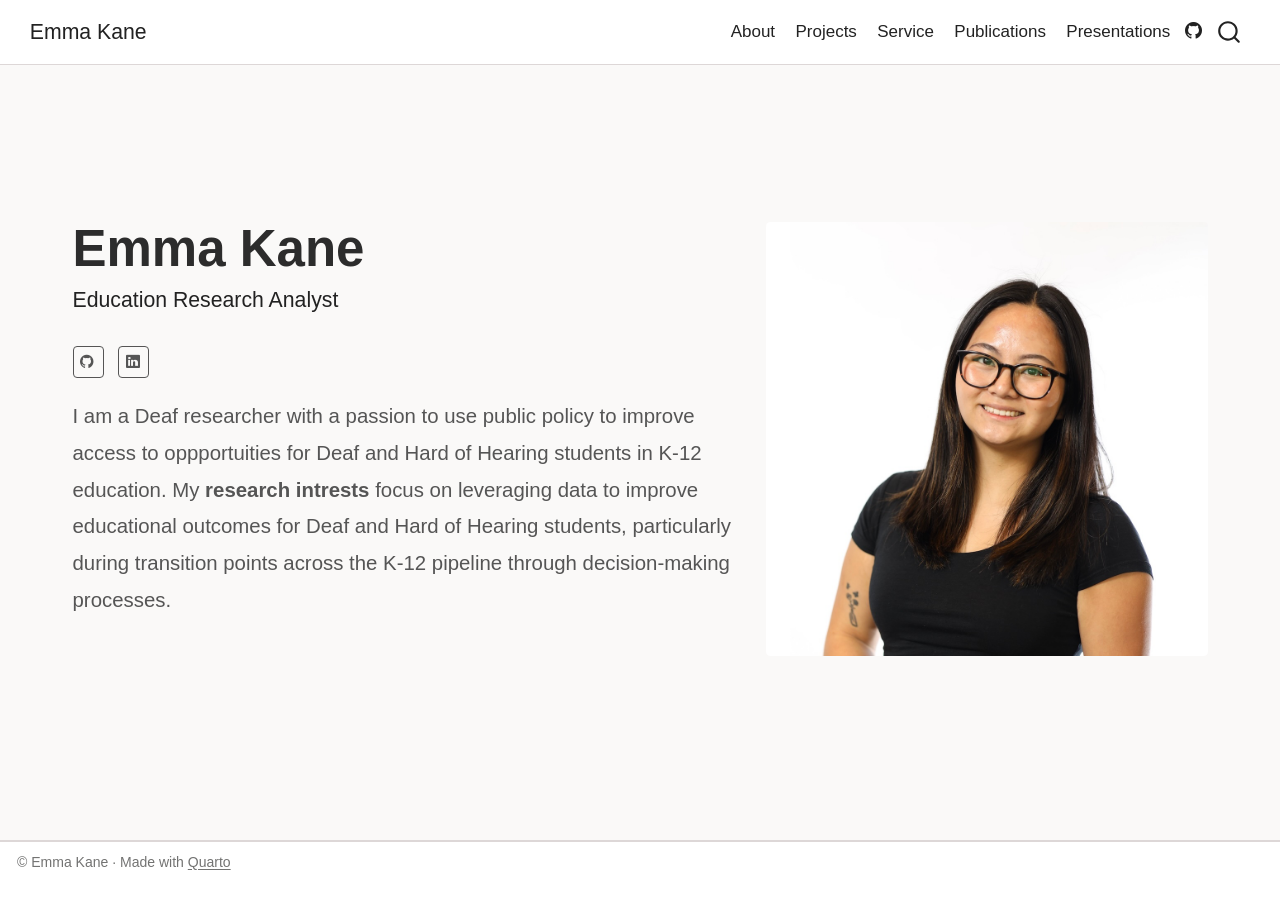
==== index.html @ f9ad2d33 "Built site for gh-pages" ====
<!DOCTYPE html>
<html xmlns="http://www.w3.org/1999/xhtml" lang="en" xml:lang="en"><head>

<meta charset="utf-8">
<meta name="generator" content="quarto-1.9.38">

<meta name="viewport" content="width=device-width, initial-scale=1.0, user-scalable=yes">


<title>Emma Kane</title>
<style>
/* Default styles provided by pandoc.
** See https://pandoc.org/MANUAL.html#variables-for-html for config info.
*/
code{white-space: pre-wrap;}
span.smallcaps{font-variant: small-caps;}
div.columns{display: flex; gap: min(4vw, 1.5em);}
div.column{flex: auto; overflow-x: auto;}
div.hanging-indent{margin-left: 1.5em; text-indent: -1.5em;}
ul.task-list{list-style: none;}
ul.task-list li input[type="checkbox"] {
  width: 0.8em;
  margin: 0 0.8em 0.2em -1em; /* quarto-specific, see https://github.com/quarto-dev/quarto-cli/issues/4556 */ 
  vertical-align: middle;
}
</style>


<script src="site_libs/quarto-nav/quarto-nav.js"></script>
<script src="site_libs/quarto-nav/headroom.min.js"></script>
<script src="site_libs/clipboard/clipboard.min.js"></script>
<script src="site_libs/quarto-search/autocomplete.umd.js"></script>
<script src="site_libs/quarto-search/fuse.min.js"></script>
<script src="site_libs/quarto-search/quarto-search.js"></script>
<meta name="quarto:offset" content="./">
<script src="site_libs/quarto-html/quarto.js" type="module"></script>
<script src="site_libs/quarto-html/tabsets/tabsets.js" type="module"></script>
<script src="site_libs/quarto-html/popper.min.js"></script>
<script src="site_libs/quarto-html/tippy.umd.min.js"></script>
<link href="site_libs/quarto-html/tippy.css" rel="stylesheet">
<link href="site_libs/quarto-html/quarto-syntax-highlighting-15634bcf2e68342d4ad2dfa704d543f6.css" rel="stylesheet" id="quarto-text-highlighting-styles">
<script src="site_libs/bootstrap/bootstrap.min.js"></script>
<link href="site_libs/bootstrap/bootstrap-icons.css" rel="stylesheet">
<link href="site_libs/bootstrap/bootstrap-bcaddb738e76d5c21d5c2bd06a5692f0.min.css" rel="stylesheet" append-hash="true" id="quarto-bootstrap" data-mode="light">
<script id="quarto-search-options" type="application/json">{
  "location": "navbar",
  "copy-button": false,
  "collapse-after": 3,
  "panel-placement": "end",
  "type": "overlay",
  "limit": 50,
  "keyboard-shortcut": [
    "f",
    "/",
    "s"
  ],
  "show-item-context": false,
  "language": {
    "search-no-results-text": "No results",
    "search-matching-documents-text": "matching documents",
    "search-copy-link-title": "Copy link to search",
    "search-hide-matches-text": "Hide additional matches",
    "search-more-match-text": "more match in this document",
    "search-more-matches-text": "more matches in this document",
    "search-clear-button-title": "Clear",
    "search-text-placeholder": "",
    "search-detached-cancel-button-title": "Cancel",
    "search-submit-button-title": "Submit",
    "search-label": "Search"
  }
}</script>


<meta name="twitter:title" content="Emma Kane">
<meta name="twitter:description" content="Education Research Analyst">
<meta name="twitter:image" content="https://emmamariannekane.com/assets/images/headshot_profile.jpg">
<meta name="twitter:card" content="summary_large_image">
<meta name="twitter:image:alt" content="Headshot of a smiling woman with a beige complexion, dark eyes, and dark long straight hair parted to both sides">
</head>

<body class="nav-fixed quarto-light">

<div id="quarto-search-results"></div>
  <header id="quarto-header" class="headroom fixed-top">
    <nav class="navbar navbar-expand-lg " data-bs-theme="dark">
      <div class="navbar-container container-fluid">
      <div class="navbar-brand-container mx-auto">
    <a class="navbar-brand" href="./index.html">
    <span class="navbar-title">Emma Kane</span>
    </a>
  </div>
            <div id="quarto-search" class="" title="Search"></div>
          <button class="navbar-toggler" type="button" data-bs-toggle="collapse" data-bs-target="#navbarCollapse" aria-controls="navbarCollapse" role="menu" aria-expanded="false" aria-label="Toggle navigation" onclick="if (window.quartoToggleHeadroom) { window.quartoToggleHeadroom(); }">
  <span class="navbar-toggler-icon"></span>
</button>
          <div class="collapse navbar-collapse" id="navbarCollapse">
            <ul class="navbar-nav navbar-nav-scroll ms-auto">
  <li class="nav-item">
    <a class="nav-link" href="./about/index.html"> 
<span class="menu-text">About</span></a>
  </li>  
  <li class="nav-item">
    <a class="nav-link" href="./projects/index.html"> 
<span class="menu-text">Projects</span></a>
  </li>  
  <li class="nav-item">
    <a class="nav-link" href="./service/index.html"> 
<span class="menu-text">Service</span></a>
  </li>  
  <li class="nav-item">
    <a class="nav-link" href="./publication/index.html"> 
<span class="menu-text">Publications</span></a>
  </li>  
  <li class="nav-item">
    <a class="nav-link" href="./presentation/index.html"> 
<span class="menu-text">Presentations</span></a>
  </li>  
</ul>
          </div> <!-- /navcollapse -->
            <div class="quarto-navbar-tools">
    <a href="https://www.github.com/emk9858-tech/EmmaMKaneWebsite" title="" class="quarto-navigation-tool px-1" aria-label=""><i class="bi bi-github"></i></a>
</div>
      </div> <!-- /container-fluid -->
    </nav>
</header>
<!-- content -->
<div id="quarto-content" class="quarto-container page-columns page-rows-contents page-layout-full page-navbar">
<!-- sidebar -->
<!-- margin-sidebar -->
    
<!-- main -->
<main class="content page-columns page-full column-page" id="quarto-document-content">




<p><br><br></p>
<div class="quarto-about-solana column-page">
  <div class="about-entity">
    <div class="entity-contents">
      <header id="title-block-header" class="quarto-title-block default">
<div class="quarto-title">
<h1 class="title">Emma Kane</h1>
<p class="subtitle lead">Education Research Analyst</p>
</div>
<div class="quarto-title-meta column-page">
  </div>
</header> <div class="about-links">
  <a href="https://github.com/emk9858-tech/EmmaMKaneWebsite" class="about-link" rel="" target="">
    <i class="bi bi-github"></i>
     <span class="about-link-text"></span>
  </a>
  <a href="https://linkedin.com/in/emmamkane" class="about-link" rel="" target="">
    <i class="bi bi-linkedin"></i>
     <span class="about-link-text"></span>
  </a>
</div>
      <div class="about-contents"><div id="hero-heading">
<p>I am a Deaf researcher with a passion to use public policy to improve access to oppportuities for Deaf and Hard of Hearing students in K-12 education. My <strong>research intrests</strong> focus on leveraging data to improve educational outcomes for Deaf and Hard of Hearing students, particularly during transition points across the K-12 pipeline through decision-making processes.</p>
</div></div>
    </div>
    <img src="assets/images/headshot_profile.jpg" alt="Headshot of a smiling woman with a beige complexion, dark eyes, and dark long straight hair parted to both sides" class="about-image
  rounded " style="width: 26em;">
  </div>
</div>

<!-- hero-heading -->




<a onclick="window.scrollTo(0, 0); return false;" role="button" id="quarto-back-to-top"><i class="bi bi-arrow-up"></i> Back to top</a></main> <!-- /main -->
<script id="quarto-html-after-body" type="application/javascript">
  window.document.addEventListener("DOMContentLoaded", function (event) {
    const isCodeAnnotation = (el) => {
      for (const clz of el.classList) {
        if (clz.startsWith('code-annotation-')) {                     
          return true;
        }
      }
      return false;
    }
    const onCopySuccess = function(e) {
      // button target
      const button = e.trigger;
      // don't keep focus
      button.blur();
      // flash "checked"
      button.classList.add('code-copy-button-checked');
      var currentTitle = button.getAttribute("title");
      button.setAttribute("title", "Copied!");
      let tooltip;
      if (window.bootstrap) {
        button.setAttribute("data-bs-toggle", "tooltip");
        button.setAttribute("data-bs-placement", "left");
        button.setAttribute("data-bs-title", "Copied!");
        tooltip = new bootstrap.Tooltip(button, 
          { trigger: "manual", 
            customClass: "code-copy-button-tooltip",
            offset: [0, -8]});
        tooltip.show();    
      }
      setTimeout(function() {
        if (tooltip) {
          tooltip.hide();
          button.removeAttribute("data-bs-title");
          button.removeAttribute("data-bs-toggle");
          button.removeAttribute("data-bs-placement");
        }
        button.setAttribute("title", currentTitle);
        button.classList.remove('code-copy-button-checked');
      }, 1000);
      // clear code selection
      e.clearSelection();
    }
    const getTextToCopy = function(trigger) {
      const outerScaffold = trigger.parentElement.cloneNode(true);
      const codeEl = outerScaffold.querySelector('code');
      for (const childEl of codeEl.children) {
        if (isCodeAnnotation(childEl)) {
          childEl.remove();
        }
      }
      return codeEl.innerText;
    }
    const clipboard = new window.ClipboardJS('.code-copy-button:not([data-in-quarto-modal])', {
      text: getTextToCopy
    });
    clipboard.on('success', onCopySuccess);
    if (window.document.getElementById('quarto-embedded-source-code-modal')) {
      const clipboardModal = new window.ClipboardJS('.code-copy-button[data-in-quarto-modal]', {
        text: getTextToCopy,
        container: window.document.getElementById('quarto-embedded-source-code-modal')
      });
      clipboardModal.on('success', onCopySuccess);
    }
      var localhostRegex = new RegExp(/^(?:http|https):\/\/localhost\:?[0-9]*\//);
      var mailtoRegex = new RegExp(/^mailto:/);
        var filterRegex = new RegExp("https:\/\/emmamariannekane\.com");
      var isInternal = (href) => {
          return filterRegex.test(href) || localhostRegex.test(href) || mailtoRegex.test(href);
      }
      // Inspect non-navigation links and adorn them if external
     var links = window.document.querySelectorAll('a[href]:not(.nav-link):not(.navbar-brand):not(.toc-action):not(.sidebar-link):not(.sidebar-item-toggle):not(.pagination-link):not(.no-external):not([aria-hidden]):not(.dropdown-item):not(.quarto-navigation-tool):not(.about-link)');
      for (var i=0; i<links.length; i++) {
        const link = links[i];
        if (!isInternal(link.href)) {
          // undo the damage that might have been done by quarto-nav.js in the case of
          // links that we want to consider external
          if (link.dataset.originalHref !== undefined) {
            link.href = link.dataset.originalHref;
          }
        }
      }
    function tippyHover(el, contentFn, onTriggerFn, onUntriggerFn) {
      const config = {
        allowHTML: true,
        maxWidth: 500,
        delay: 100,
        arrow: false,
        appendTo: function(el) {
            return el.parentElement;
        },
        interactive: true,
        interactiveBorder: 10,
        theme: 'quarto',
        placement: 'bottom-start',
      };
      if (contentFn) {
        config.content = contentFn;
      }
      if (onTriggerFn) {
        config.onTrigger = onTriggerFn;
      }
      if (onUntriggerFn) {
        config.onUntrigger = onUntriggerFn;
      }
      window.tippy(el, config); 
    }
    const noterefs = window.document.querySelectorAll('a[role="doc-noteref"]');
    for (var i=0; i<noterefs.length; i++) {
      const ref = noterefs[i];
      tippyHover(ref, function() {
        // use id or data attribute instead here
        let href = ref.getAttribute('data-footnote-href') || ref.getAttribute('href');
        try { href = new URL(href).hash; } catch {}
        const id = href.replace(/^#\/?/, "");
        const note = window.document.getElementById(id);
        if (note) {
          return note.innerHTML;
        } else {
          return "";
        }
      });
    }
    const xrefs = window.document.querySelectorAll('a.quarto-xref');
    const processXRef = (id, note) => {
      // Strip column container classes
      const stripColumnClz = (el) => {
        el.classList.remove("page-full", "page-columns");
        if (el.children) {
          for (const child of el.children) {
            stripColumnClz(child);
          }
        }
      }
      stripColumnClz(note)
      if (id === null || id.startsWith('sec-')) {
        // Special case sections, only their first couple elements
        const container = document.createElement("div");
        if (note.children && note.children.length > 2) {
          container.appendChild(note.children[0].cloneNode(true));
          for (let i = 1; i < note.children.length; i++) {
            const child = note.children[i];
            if (child.tagName === "P" && child.innerText === "") {
              continue;
            } else {
              container.appendChild(child.cloneNode(true));
              break;
            }
          }
          if (window.Quarto?.typesetMath) {
            window.Quarto.typesetMath(container);
          }
          return container.innerHTML
        } else {
          if (window.Quarto?.typesetMath) {
            window.Quarto.typesetMath(note);
          }
          return note.innerHTML;
        }
      } else {
        // Remove any anchor links if they are present
        const anchorLink = note.querySelector('a.anchorjs-link');
        if (anchorLink) {
          anchorLink.remove();
        }
        if (window.Quarto?.typesetMath) {
          window.Quarto.typesetMath(note);
        }
        if (note.classList.contains("callout")) {
          return note.outerHTML;
        } else {
          return note.innerHTML;
        }
      }
    }
    for (var i=0; i<xrefs.length; i++) {
      const xref = xrefs[i];
      tippyHover(xref, undefined, function(instance) {
        instance.disable();
        let url = xref.getAttribute('href');
        let hash = undefined; 
        if (url.startsWith('#')) {
          hash = url;
        } else {
          try { hash = new URL(url).hash; } catch {}
        }
        if (hash) {
          const id = hash.replace(/^#\/?/, "");
          const note = window.document.getElementById(id);
          if (note !== null) {
            try {
              const html = processXRef(id, note.cloneNode(true));
              instance.setContent(html);
            } finally {
              instance.enable();
              instance.show();
            }
          } else {
            // See if we can fetch this
            fetch(url.split('#')[0])
            .then(res => res.text())
            .then(html => {
              const parser = new DOMParser();
              const htmlDoc = parser.parseFromString(html, "text/html");
              const note = htmlDoc.getElementById(id);
              if (note !== null) {
                const html = processXRef(id, note);
                instance.setContent(html);
              } 
            }).finally(() => {
              instance.enable();
              instance.show();
            });
          }
        } else {
          // See if we can fetch a full url (with no hash to target)
          // This is a special case and we should probably do some content thinning / targeting
          fetch(url)
          .then(res => res.text())
          .then(html => {
            const parser = new DOMParser();
            const htmlDoc = parser.parseFromString(html, "text/html");
            const note = htmlDoc.querySelector('main.content');
            if (note !== null) {
              // This should only happen for chapter cross references
              // (since there is no id in the URL)
              // remove the first header
              if (note.children.length > 0 && note.children[0].tagName === "HEADER") {
                note.children[0].remove();
              }
              const html = processXRef(null, note);
              instance.setContent(html);
            } 
          }).finally(() => {
            instance.enable();
            instance.show();
          });
        }
      }, function(instance) {
      });
    }
        let selectedAnnoteEl;
        const selectorForAnnotation = ( cell, annotation) => {
          let cellAttr = 'data-code-cell="' + cell + '"';
          let lineAttr = 'data-code-annotation="' +  annotation + '"';
          const selector = 'span[' + cellAttr + '][' + lineAttr + ']';
          return selector;
        }
        const selectCodeLines = (annoteEl) => {
          const doc = window.document;
          const targetCell = annoteEl.getAttribute("data-target-cell");
          const targetAnnotation = annoteEl.getAttribute("data-target-annotation");
          const annoteSpan = window.document.querySelector(selectorForAnnotation(targetCell, targetAnnotation));
          const lines = annoteSpan.getAttribute("data-code-lines").split(",");
          const lineIds = lines.map((line) => {
            return targetCell + "-" + line;
          })
          let top = null;
          let height = null;
          let parent = null;
          if (lineIds.length > 0) {
              //compute the position of the single el (top and bottom and make a div)
              const el = window.document.getElementById(lineIds[0]);
              top = el.offsetTop;
              height = el.offsetHeight;
              parent = el.parentElement.parentElement;
            if (lineIds.length > 1) {
              const lastEl = window.document.getElementById(lineIds[lineIds.length - 1]);
              const bottom = lastEl.offsetTop + lastEl.offsetHeight;
              height = bottom - top;
            }
            if (top !== null && height !== null && parent !== null) {
              // cook up a div (if necessary) and position it 
              let div = window.document.getElementById("code-annotation-line-highlight");
              if (div === null) {
                div = window.document.createElement("div");
                div.setAttribute("id", "code-annotation-line-highlight");
                div.style.position = 'absolute';
                parent.appendChild(div);
              }
              div.style.top = top - 2 + "px";
              div.style.height = height + 4 + "px";
              div.style.left = 0;
              let gutterDiv = window.document.getElementById("code-annotation-line-highlight-gutter");
              if (gutterDiv === null) {
                gutterDiv = window.document.createElement("div");
                gutterDiv.setAttribute("id", "code-annotation-line-highlight-gutter");
                gutterDiv.style.position = 'absolute';
                const codeCell = window.document.getElementById(targetCell);
                const gutter = codeCell.querySelector('.code-annotation-gutter');
                gutter.appendChild(gutterDiv);
              }
              gutterDiv.style.top = top - 2 + "px";
              gutterDiv.style.height = height + 4 + "px";
            }
            selectedAnnoteEl = annoteEl;
          }
        };
        const unselectCodeLines = () => {
          const elementsIds = ["code-annotation-line-highlight", "code-annotation-line-highlight-gutter"];
          elementsIds.forEach((elId) => {
            const div = window.document.getElementById(elId);
            if (div) {
              div.remove();
            }
          });
          selectedAnnoteEl = undefined;
        };
          // Handle positioning of the toggle
      window.addEventListener(
        "resize",
        throttle(() => {
          elRect = undefined;
          if (selectedAnnoteEl) {
            selectCodeLines(selectedAnnoteEl);
          }
        }, 10)
      );
      function throttle(fn, ms) {
      let throttle = false;
      let timer;
        return (...args) => {
          if(!throttle) { // first call gets through
              fn.apply(this, args);
              throttle = true;
          } else { // all the others get throttled
              if(timer) clearTimeout(timer); // cancel #2
              timer = setTimeout(() => {
                fn.apply(this, args);
                timer = throttle = false;
              }, ms);
          }
        };
      }
        // Attach click handler to the DT
        const annoteDls = window.document.querySelectorAll('dt[data-target-cell]');
        for (const annoteDlNode of annoteDls) {
          annoteDlNode.addEventListener('click', (event) => {
            const clickedEl = event.target;
            if (clickedEl !== selectedAnnoteEl) {
              unselectCodeLines();
              const activeEl = window.document.querySelector('dt[data-target-cell].code-annotation-active');
              if (activeEl) {
                activeEl.classList.remove('code-annotation-active');
              }
              selectCodeLines(clickedEl);
              clickedEl.classList.add('code-annotation-active');
            } else {
              // Unselect the line
              unselectCodeLines();
              clickedEl.classList.remove('code-annotation-active');
            }
          });
        }
    const findCites = (el) => {
      const parentEl = el.parentElement;
      if (parentEl) {
        const cites = parentEl.dataset.cites;
        if (cites) {
          return {
            el,
            cites: cites.split(' ')
          };
        } else {
          return findCites(el.parentElement)
        }
      } else {
        return undefined;
      }
    };
    var bibliorefs = window.document.querySelectorAll('a[role="doc-biblioref"]');
    for (var i=0; i<bibliorefs.length; i++) {
      const ref = bibliorefs[i];
      const citeInfo = findCites(ref);
      if (citeInfo) {
        tippyHover(citeInfo.el, function() {
          var popup = window.document.createElement('div');
          citeInfo.cites.forEach(function(cite) {
            var citeDiv = window.document.createElement('div');
            citeDiv.classList.add('hanging-indent');
            citeDiv.classList.add('csl-entry');
            var biblioDiv = window.document.getElementById('ref-' + cite);
            if (biblioDiv) {
              citeDiv.innerHTML = biblioDiv.innerHTML;
            }
            popup.appendChild(citeDiv);
          });
          return popup.innerHTML;
        });
      }
    }
  });
  </script>
<script src="https://utteranc.es/client.js" repo="emk9858-tech/EmmaMKaneWebsite" issue-term="title" theme="body-light" crossorigin="anonymous" async="">
</script>
</div> <!-- /content -->
<footer class="footer">
  <div class="nav-footer">
    <div class="nav-footer-left">
<p>© Emma Kane ∙ Made with <a href="https://quarto.org">Quarto</a></p>
</div>   
    <div class="nav-footer-center">
      &nbsp;
    </div>
    <div class="nav-footer-right">
      &nbsp;
    </div>
  </div>
</footer>




</body></html>
---- site_libs/quarto-html/tippy.css ----
.tippy-box[data-animation=fade][data-state=hidden]{opacity:0}[data-tippy-root]{max-width:calc(100vw - 10px)}.tippy-box{position:relative;background-color:#333;color:#fff;border-radius:4px;font-size:14px;line-height:1.4;white-space:normal;outline:0;transition-property:transform,visibility,opacity}.tippy-box[data-placement^=top]>.tippy-arrow{bottom:0}.tippy-box[data-placement^=top]>.tippy-arrow:before{bottom:-7px;left:0;border-width:8px 8px 0;border-top-color:initial;transform-origin:center top}.tippy-box[data-placement^=bottom]>.tippy-arrow{top:0}.tippy-box[data-placement^=bottom]>.tippy-arrow:before{top:-7px;left:0;border-width:0 8px 8px;border-bottom-color:initial;transform-origin:center bottom}.tippy-box[data-placement^=left]>.tippy-arrow{right:0}.tippy-box[data-placement^=left]>.tippy-arrow:before{border-width:8px 0 8px 8px;border-left-color:initial;right:-7px;transform-origin:center left}.tippy-box[data-placement^=right]>.tippy-arrow{left:0}.tippy-box[data-placement^=right]>.tippy-arrow:before{left:-7px;border-width:8px 8px 8px 0;border-right-color:initial;transform-origin:center right}.tippy-box[data-inertia][data-state=visible]{transition-timing-function:cubic-bezier(.54,1.5,.38,1.11)}.tippy-arrow{width:16px;height:16px;color:#333}.tippy-arrow:before{content:"";position:absolute;border-color:transparent;border-style:solid}.tippy-content{position:relative;padding:5px 9px;z-index:1}
---- site_libs/quarto-html/quarto-syntax-highlighting-15634bcf2e68342d4ad2dfa704d543f6.css ----
/* quarto syntax highlight colors */
:root {
  --quarto-hl-ot-color: #003B4F;
  --quarto-hl-at-color: #657422;
  --quarto-hl-ss-color: #20794D;
  --quarto-hl-an-color: #5E5E5E;
  --quarto-hl-fu-color: #4758AB;
  --quarto-hl-st-color: #20794D;
  --quarto-hl-cf-color: #003B4F;
  --quarto-hl-op-color: #5E5E5E;
  --quarto-hl-er-color: #AD0000;
  --quarto-hl-bn-color: #AD0000;
  --quarto-hl-al-color: #AD0000;
  --quarto-hl-va-color: #111111;
  --quarto-hl-bu-color: inherit;
  --quarto-hl-ex-color: inherit;
  --quarto-hl-pp-color: #AD0000;
  --quarto-hl-in-color: #5E5E5E;
  --quarto-hl-vs-color: #20794D;
  --quarto-hl-wa-color: #5E5E5E;
  --quarto-hl-do-color: #5E5E5E;
  --quarto-hl-im-color: #00769E;
  --quarto-hl-ch-color: #20794D;
  --quarto-hl-dt-color: #AD0000;
  --quarto-hl-fl-color: #AD0000;
  --quarto-hl-co-color: #5E5E5E;
  --quarto-hl-cv-color: #5E5E5E;
  --quarto-hl-cn-color: #8f5902;
  --quarto-hl-sc-color: #5E5E5E;
  --quarto-hl-dv-color: #AD0000;
  --quarto-hl-kw-color: #003B4F;
}

/* other quarto variables */
:root {
  --quarto-font-monospace: SFMono-Regular, Menlo, Monaco, Consolas, "Liberation Mono", "Courier New", monospace;
}

/* syntax highlight based on Pandoc's rules */
pre > code.sourceCode > span {
  color: #003B4F;
}

code.sourceCode > span {
  color: #003B4F;
}

div.sourceCode,
div.sourceCode pre.sourceCode {
  color: #003B4F;
}

/* Normal */
code span {
  color: #003B4F;
}

/* Alert */
code span.al {
  color: #AD0000;
  font-style: inherit;
}

/* Annotation */
code span.an {
  color: #5E5E5E;
  font-style: inherit;
}

/* Attribute */
code span.at {
  color: #657422;
  font-style: inherit;
}

/* BaseN */
code span.bn {
  color: #AD0000;
  font-style: inherit;
}

/* BuiltIn */
code span.bu {
  font-style: inherit;
}

/* ControlFlow */
code span.cf {
  color: #003B4F;
  font-weight: bold;
  font-style: inherit;
}

/* Char */
code span.ch {
  color: #20794D;
  font-style: inherit;
}

/* Constant */
code span.cn {
  color: #8f5902;
  font-style: inherit;
}

/* Comment */
code span.co {
  color: #5E5E5E;
  font-style: inherit;
}

/* CommentVar */
code span.cv {
  color: #5E5E5E;
  font-style: italic;
}

/* Documentation */
code span.do {
  color: #5E5E5E;
  font-style: italic;
}

/* DataType */
code span.dt {
  color: #AD0000;
  font-style: inherit;
}

/* DecVal */
code span.dv {
  color: #AD0000;
  font-style: inherit;
}

/* Error */
code span.er {
  color: #AD0000;
  font-style: inherit;
}

/* Extension */
code span.ex {
  font-style: inherit;
}

/* Float */
code span.fl {
  color: #AD0000;
  font-style: inherit;
}

/* Function */
code span.fu {
  color: #4758AB;
  font-style: inherit;
}

/* Import */
code span.im {
  color: #00769E;
  font-style: inherit;
}

/* Information */
code span.in {
  color: #5E5E5E;
  font-style: inherit;
}

/* Keyword */
code span.kw {
  color: #003B4F;
  font-weight: bold;
  font-style: inherit;
}

/* Operator */
code span.op {
  color: #5E5E5E;
  font-style: inherit;
}

/* Other */
code span.ot {
  color: #003B4F;
  font-style: inherit;
}

/* Preprocessor */
code span.pp {
  color: #AD0000;
  font-style: inherit;
}

/* SpecialChar */
code span.sc {
  color: #5E5E5E;
  font-style: inherit;
}

/* SpecialString */
code span.ss {
  color: #20794D;
  font-style: inherit;
}

/* String */
code span.st {
  color: #20794D;
  font-style: inherit;
}

/* Variable */
code span.va {
  color: #111111;
  font-style: inherit;
}

/* VerbatimString */
code span.vs {
  color: #20794D;
  font-style: inherit;
}

/* Warning */
code span.wa {
  color: #5E5E5E;
  font-style: italic;
}

.prevent-inlining {
  content: "</";
}

/*# sourceMappingURL=f23921c56f73e400b49028c9186a1aa0.css.map */
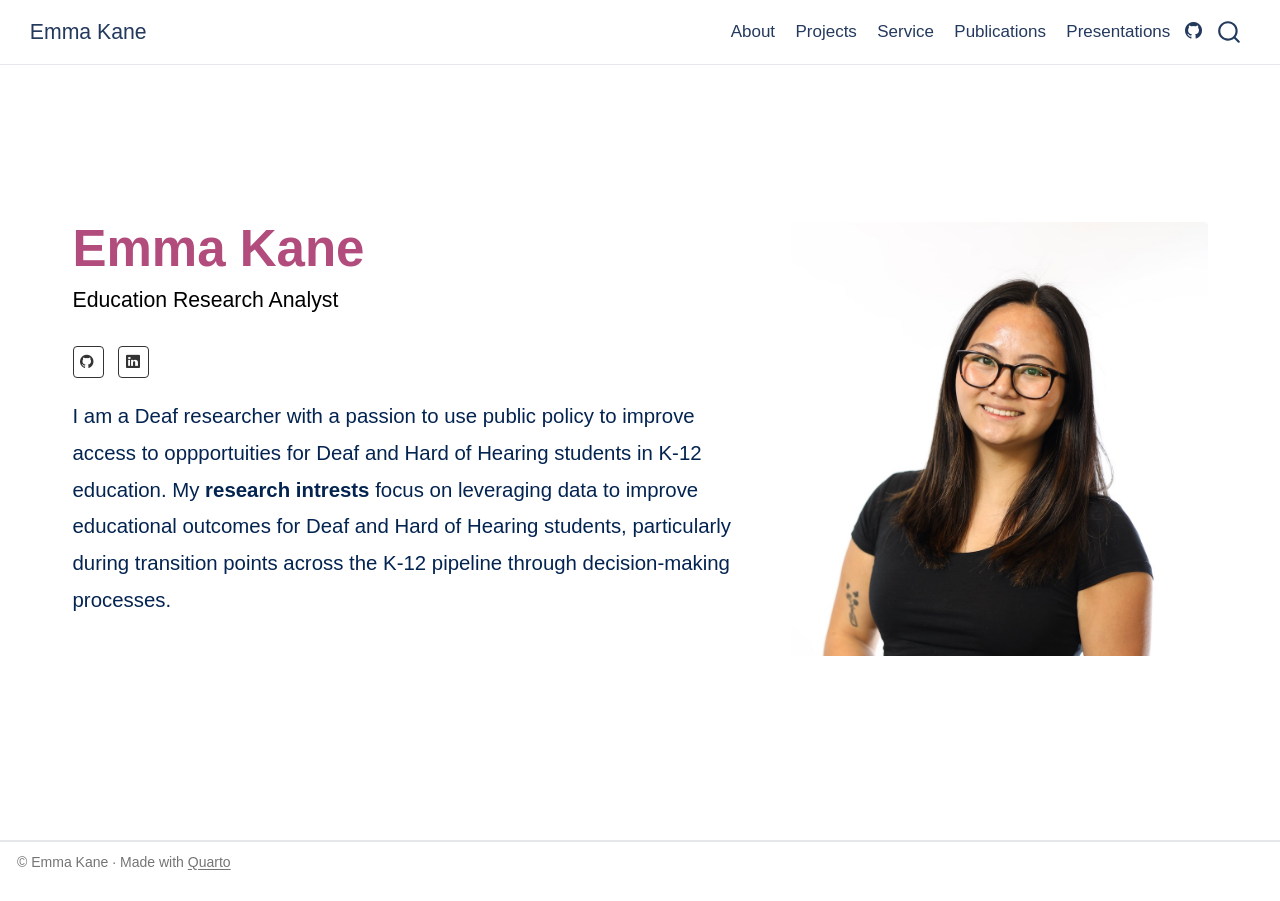
==== commit a7f51257: "Built site for gh-pages" ====
--- a/index.html
+++ b/index.html
@@ -41,7 +41,7 @@
 <link href="site_libs/quarto-html/quarto-syntax-highlighting-15634bcf2e68342d4ad2dfa704d543f6.css" rel="stylesheet" id="quarto-text-highlighting-styles">
 <script src="site_libs/bootstrap/bootstrap.min.js"></script>
 <link href="site_libs/bootstrap/bootstrap-icons.css" rel="stylesheet">
-<link href="site_libs/bootstrap/bootstrap-bcaddb738e76d5c21d5c2bd06a5692f0.min.css" rel="stylesheet" append-hash="true" id="quarto-bootstrap" data-mode="light">
+<link href="site_libs/bootstrap/bootstrap-8afbc7c615980615481ff0ce17ca3d58.min.css" rel="stylesheet" append-hash="true" id="quarto-bootstrap" data-mode="light">
 <script id="quarto-search-options" type="application/json">{
   "location": "navbar",
   "copy-button": false,
